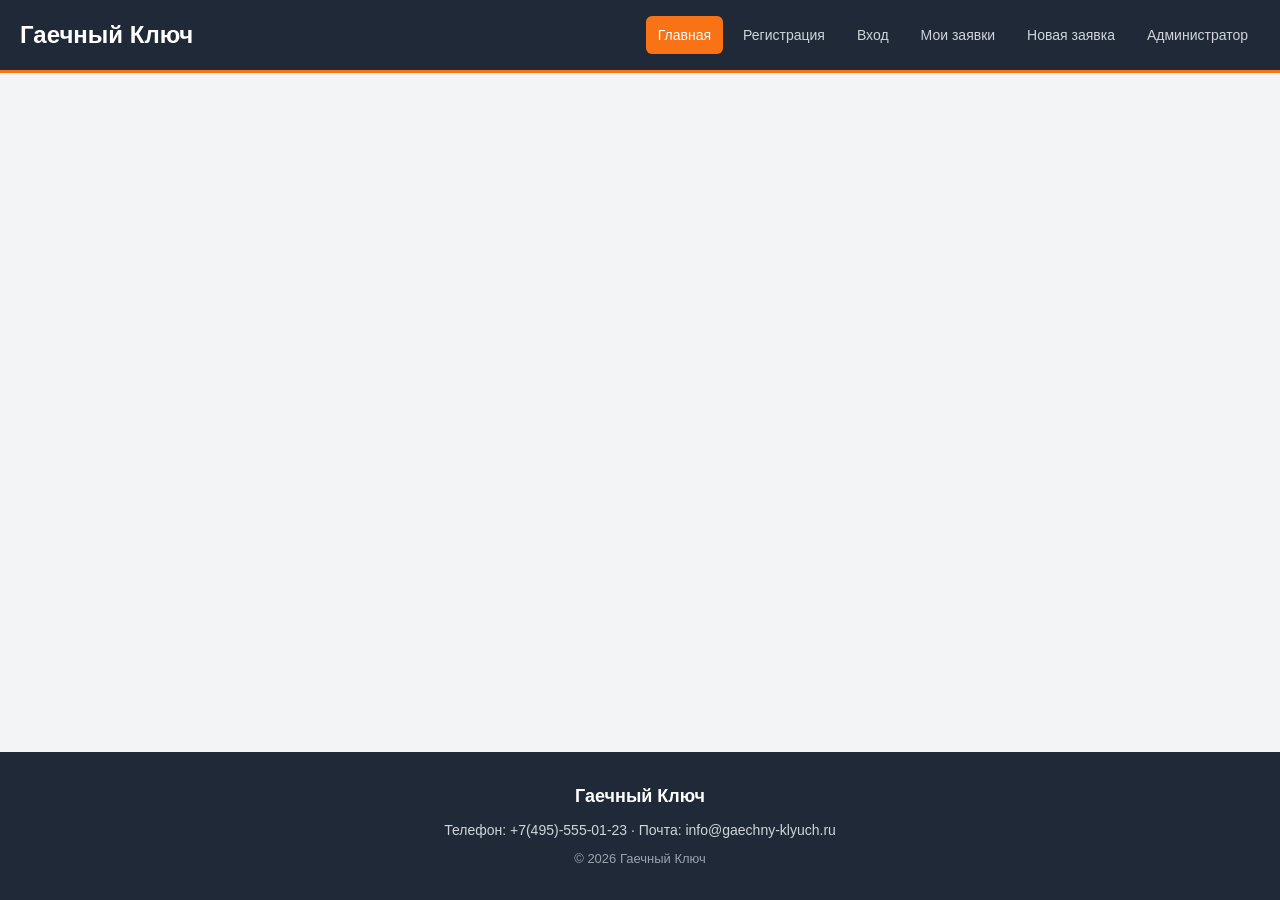
==== index.html @ 3de7ed9e "Добавил каркас страниц" ====
<!DOCTYPE html>
<html lang="ru">
<head>
    <meta charset="UTF-8">
    <meta name="viewport" content="width=device-width, initial-scale=1.0">
    <title>Главная | Гаечный Ключ</title>
    <link rel="stylesheet" href="css/style.css">
</head>
<body>
    <header class="header">
        <a class="header__logo" href="index.html">Гаечный Ключ</a>
        <nav class="header__nav">
            <a class="header__link header__link--active" href="index.html">Главная</a>
            <a class="header__link" href="register.html">Регистрация</a>
            <a class="header__link" href="login.html">Вход</a>
            <a class="header__link" href="orders.html">Мои заявки</a>
            <a class="header__link" href="create.html">Новая заявка</a>
            <a class="header__link" href="admin.html">Администратор</a>
        </nav>
    </header>

    <main class="main">
    </main>

    <footer class="footer">
        <p class="footer__name">Гаечный Ключ</p>
        <p class="footer__text">Телефон: +7(495)-555-01-23 · Почта: info@gaechny-klyuch.ru</p>
        <p class="footer__year">© 2026 Гаечный Ключ</p>
    </footer>
</body>
</html>
---- css/style.css ----
:root {
    --color-main: #1f2937;
    --color-accent: #f97316;
    --color-text: #1c2230;
    --color-bg: #f3f4f6;
    --color-muted: #6b7280;
    --color-border: #e5e7eb;
}

/* Общее */

* {
    margin: 0;
    padding: 0;
    box-sizing: border-box;
}

body {
    font-family: Arial, sans-serif;
    font-size: 16px;
    line-height: 1.6;
    color: var(--color-text);
    background-color: var(--color-bg);
    min-height: 100vh;
    display: flex;
    flex-direction: column;
}

.main {
    flex: 1;
    width: 100%;
    max-width: 1200px;
    margin: 0 auto;
    padding: 40px 20px;
}

.page-title {
    font-size: 32px;
    color: var(--color-main);
    text-align: center;
    margin-bottom: 28px;
}

.section-title {
    font-size: 30px;
    color: var(--color-main);
    text-align: center;
    margin-bottom: 28px;
}

/* Шапка */

.header {
    background-color: var(--color-main);
    border-bottom: 3px solid var(--color-accent);
    padding: 16px 20px;
    display: flex;
    flex-wrap: wrap;
    justify-content: space-between;
    align-items: center;
    gap: 12px;
}

.header__logo {
    color: #ffffff;
    font-size: 24px;
    font-weight: bold;
    text-decoration: none;
}

.header__nav {
    display: flex;
    flex-wrap: wrap;
    gap: 8px;
}

.header__link {
    color: #d1d5db;
    text-decoration: none;
    padding: 8px 12px;
    border-radius: 6px;
    font-size: 14px;
    transition: background-color 0.2s, color 0.2s;
}

.header__link:hover {
    color: #ffffff;
    background-color: #374151;
}

.header__link--active {
    color: #ffffff;
    background-color: var(--color-accent);
}

/* Подвал */

.footer {
    background-color: var(--color-main);
    color: #d1d5db;
    padding: 30px 20px;
    text-align: center;
    font-size: 14px;
}

.footer__name {
    color: #ffffff;
    font-size: 18px;
    font-weight: bold;
    margin-bottom: 8px;
}

.footer__text {
    margin-bottom: 8px;
}

.footer__year {
    color: #9ca3af;
    font-size: 13px;
}

/* Кнопки */

.button {
    display: inline-block;
    padding: 12px 24px;
    background-color: var(--color-accent);
    color: #ffffff;
    border: none;
    border-radius: 8px;
    font-size: 16px;
    font-weight: bold;
    text-decoration: none;
    text-align: center;
    cursor: pointer;
    transition: background-color 0.2s;
}

.button:hover {
    background-color: #ea580c;
}

.button--wide {
    width: 100%;
}

.button--outline {
    background-color: transparent;
    border: 2px solid #ffffff;
}

.button--outline:hover {
    background-color: #ffffff;
    color: var(--color-main);
}

/* Формы */

.form {
    width: 100%;
    max-width: 480px;
    margin: 0 auto;
    background-color: #ffffff;
    padding: 32px;
    border-radius: 12px;
    box-shadow: 0 10px 25px rgba(0, 0, 0, 0.08);
    display: flex;
    flex-direction: column;
    gap: 18px;
}

.form__group {
    display: flex;
    flex-direction: column;
    gap: 6px;
}

.form__label {
    font-weight: bold;
    font-size: 15px;
    color: var(--color-main);
}

.form__input,
.form__select,
.form__textarea {
    width: 100%;
    padding: 12px 14px;
    border: 2px solid var(--color-border);
    border-radius: 8px;
    font-size: 16px;
    font-family: inherit;
    background-color: #ffffff;
}

.form__input:focus,
.form__select:focus,
.form__textarea:focus {
    outline: none;
    border-color: var(--color-accent);
}

.form__textarea {
    min-height: 100px;
    resize: vertical;
}

.form__hint {
    font-size: 13px;
    color: var(--color-muted);
}

.form__error {
    font-size: 14px;
    font-weight: bold;
    color: #dc2626;
}

.form__link {
    text-align: center;
    font-size: 14px;
    color: var(--color-muted);
}

.form__link a {
    color: var(--color-accent);
    font-weight: bold;
}

/* Статусы */

.status {
    display: inline-block;
    padding: 4px 12px;
    border-radius: 999px;
    font-size: 13px;
    font-weight: bold;
    color: #ffffff;
}

.status--new {
    background-color: #2563eb;
}

.status--work {
    background-color: #d97706;
}

.status--done {
    background-color: #16a34a;
}

.status--cancel {
    background-color: #dc2626;
}
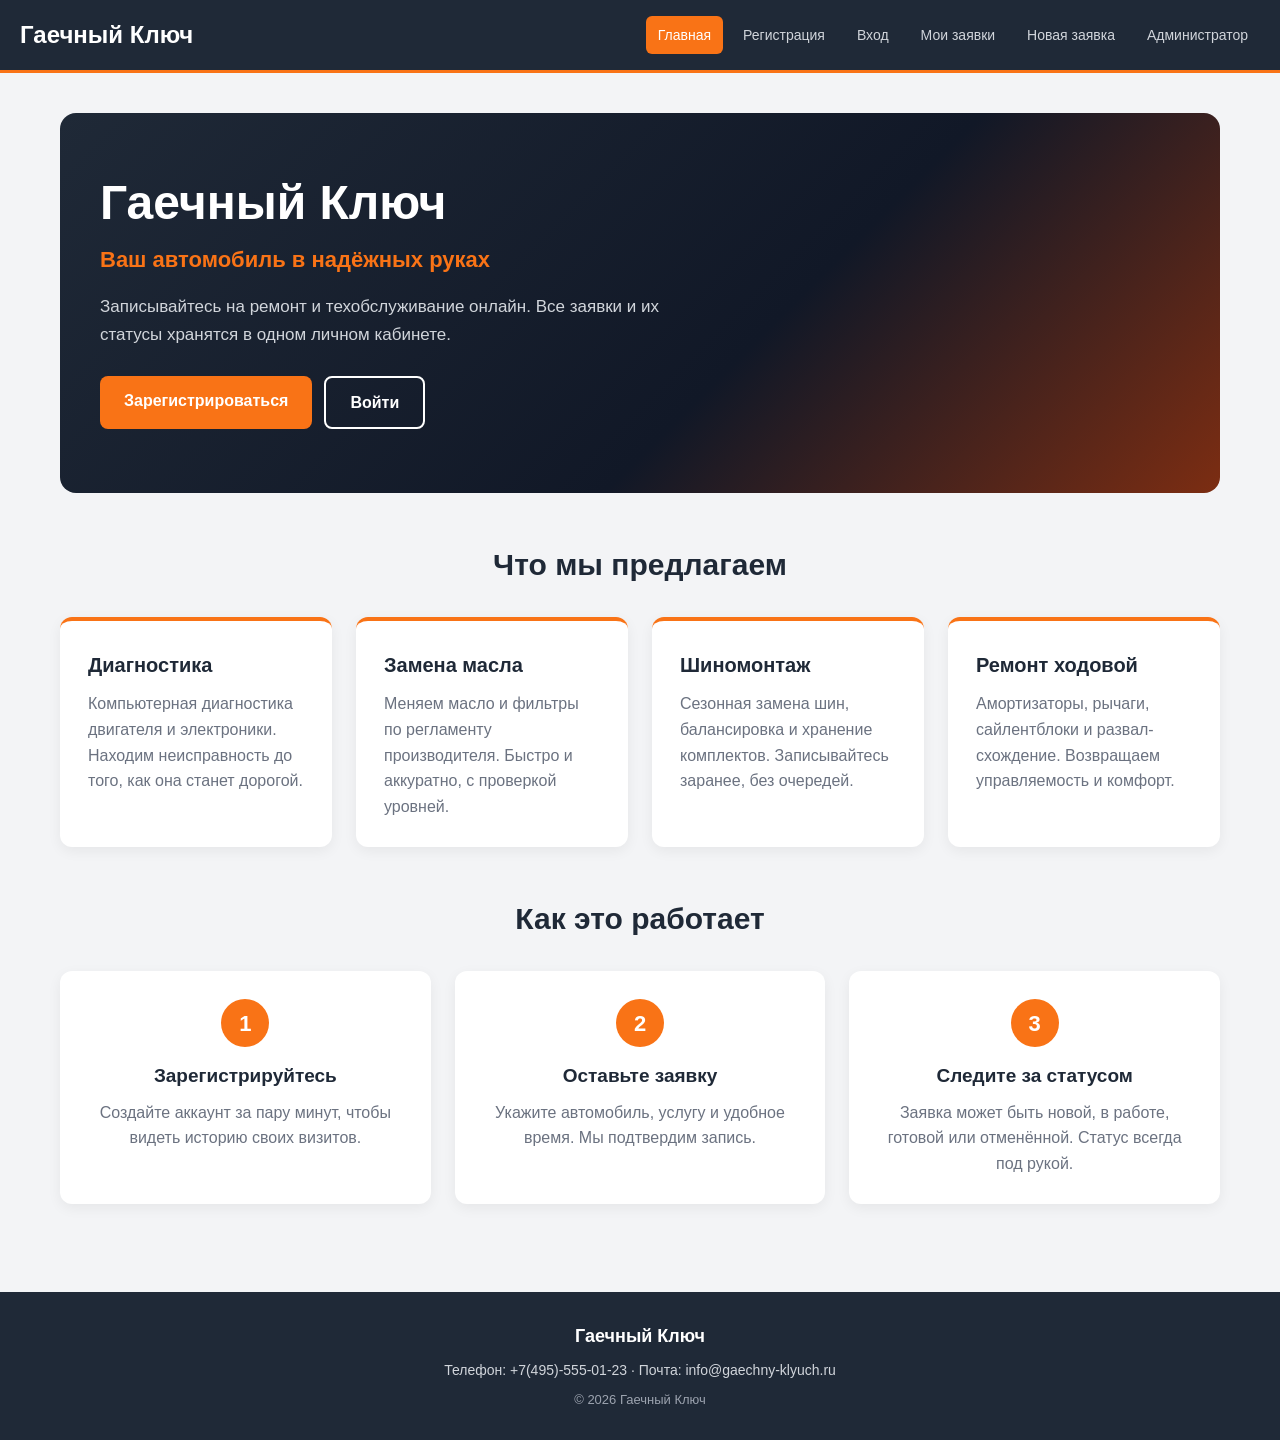
==== commit 8317d108: "Добавил главную страницу" ====
--- a/index.html
+++ b/index.html
@@ -20,6 +20,58 @@
     </header>
 
     <main class="main">
+        <section class="hero">
+    <h1 class="hero__title">Гаечный Ключ</h1>
+    <p class="hero__slogan">Ваш автомобиль в надёжных руках</p>
+    <p class="hero__text">Записывайтесь на ремонт и техобслуживание онлайн. Все заявки и их статусы хранятся в одном личном кабинете.</p>
+    <div class="hero__buttons">
+        <a class="button" href="register.html">Зарегистрироваться</a>
+        <a class="button button--outline" href="login.html">Войти</a>
+    </div>
+</section>
+
+<section>
+    <h2 class="section-title">Что мы предлагаем</h2>
+    <div class="cards">
+        <article class="service-card">
+            <h3 class="service-card__title">Диагностика</h3>
+            <p class="service-card__text">Компьютерная диагностика двигателя и электроники. Находим неисправность до того, как она станет дорогой.</p>
+        </article>
+        <article class="service-card">
+            <h3 class="service-card__title">Замена масла</h3>
+            <p class="service-card__text">Меняем масло и фильтры по регламенту производителя. Быстро и аккуратно, с проверкой уровней.</p>
+        </article>
+        <article class="service-card">
+            <h3 class="service-card__title">Шиномонтаж</h3>
+            <p class="service-card__text">Сезонная замена шин, балансировка и хранение комплектов. Записывайтесь заранее, без очередей.</p>
+        </article>
+        <article class="service-card">
+            <h3 class="service-card__title">Ремонт ходовой</h3>
+            <p class="service-card__text">Амортизаторы, рычаги, сайлентблоки и развал-схождение. Возвращаем управляемость и комфорт.</p>
+        </article>
+    </div>
+</section>
+
+<section>
+    <h2 class="section-title">Как это работает</h2>
+    <div class="cards">
+        <div class="step">
+            <span class="step__number">1</span>
+            <h3 class="step__title">Зарегистрируйтесь</h3>
+            <p class="step__text">Создайте аккаунт за пару минут, чтобы видеть историю своих визитов.</p>
+        </div>
+        <div class="step">
+            <span class="step__number">2</span>
+            <h3 class="step__title">Оставьте заявку</h3>
+            <p class="step__text">Укажите автомобиль, услугу и удобное время. Мы подтвердим запись.</p>
+        </div>
+        <div class="step">
+            <span class="step__number">3</span>
+            <h3 class="step__title">Следите за статусом</h3>
+            <p class="step__text">Заявка может быть новой, в работе, готовой или отменённой. Статус всегда под рукой.</p>
+        </div>
+    </div>
+</section>
     </main>
 
     <footer class="footer">
--- a/css/style.css
+++ b/css/style.css
@@ -252,4 +252,118 @@
 
 .status--cancel {
     background-color: #dc2626;
+}
+
+/* Страница: Главная */
+
+.hero {
+    background: linear-gradient(135deg, #1f2937 0%, #111827 60%, #7c2d12 100%);
+    color: #ffffff;
+    border-radius: 16px;
+    padding: 64px 40px;
+    margin-bottom: 48px;
+}
+
+.hero__title {
+    font-size: 48px;
+    line-height: 1.1;
+    margin-bottom: 12px;
+}
+
+.hero__slogan {
+    font-size: 22px;
+    font-weight: bold;
+    color: var(--color-accent);
+    margin-bottom: 16px;
+}
+
+.hero__text {
+    font-size: 17px;
+    color: #d1d5db;
+    max-width: 600px;
+    margin-bottom: 28px;
+}
+
+.hero__buttons {
+    display: flex;
+    flex-wrap: wrap;
+    gap: 12px;
+}
+
+.cards {
+    display: flex;
+    flex-wrap: wrap;
+    gap: 24px;
+    margin-bottom: 48px;
+}
+
+.service-card {
+    flex: 1 1 240px;
+    background-color: #ffffff;
+    border-radius: 12px;
+    padding: 28px;
+    border-top: 4px solid var(--color-accent);
+    box-shadow: 0 4px 14px rgba(0, 0, 0, 0.06);
+    transition: transform 0.2s;
+}
+
+.service-card:hover {
+    transform: translateY(-4px);
+}
+
+.service-card__title {
+    font-size: 20px;
+    color: var(--color-main);
+    margin-bottom: 10px;
+}
+
+.service-card__text {
+    color: var(--color-muted);
+}
+
+.step {
+    flex: 1 1 240px;
+    background-color: #ffffff;
+    border-radius: 12px;
+    padding: 28px;
+    text-align: center;
+    box-shadow: 0 4px 14px rgba(0, 0, 0, 0.06);
+}
+
+.step__number {
+    display: inline-flex;
+    align-items: center;
+    justify-content: center;
+    width: 48px;
+    height: 48px;
+    border-radius: 50%;
+    background-color: var(--color-accent);
+    color: #ffffff;
+    font-size: 22px;
+    font-weight: bold;
+    margin-bottom: 14px;
+}
+
+.step__title {
+    font-size: 19px;
+    color: var(--color-main);
+    margin-bottom: 8px;
+}
+
+.step__text {
+    color: var(--color-muted);
+}
+
+@media (max-width: 480px) {
+    .hero {
+        padding: 40px 20px;
+    }
+
+    .hero__title {
+        font-size: 32px;
+    }
+
+    .hero__slogan {
+        font-size: 18px;
+    }
 }
